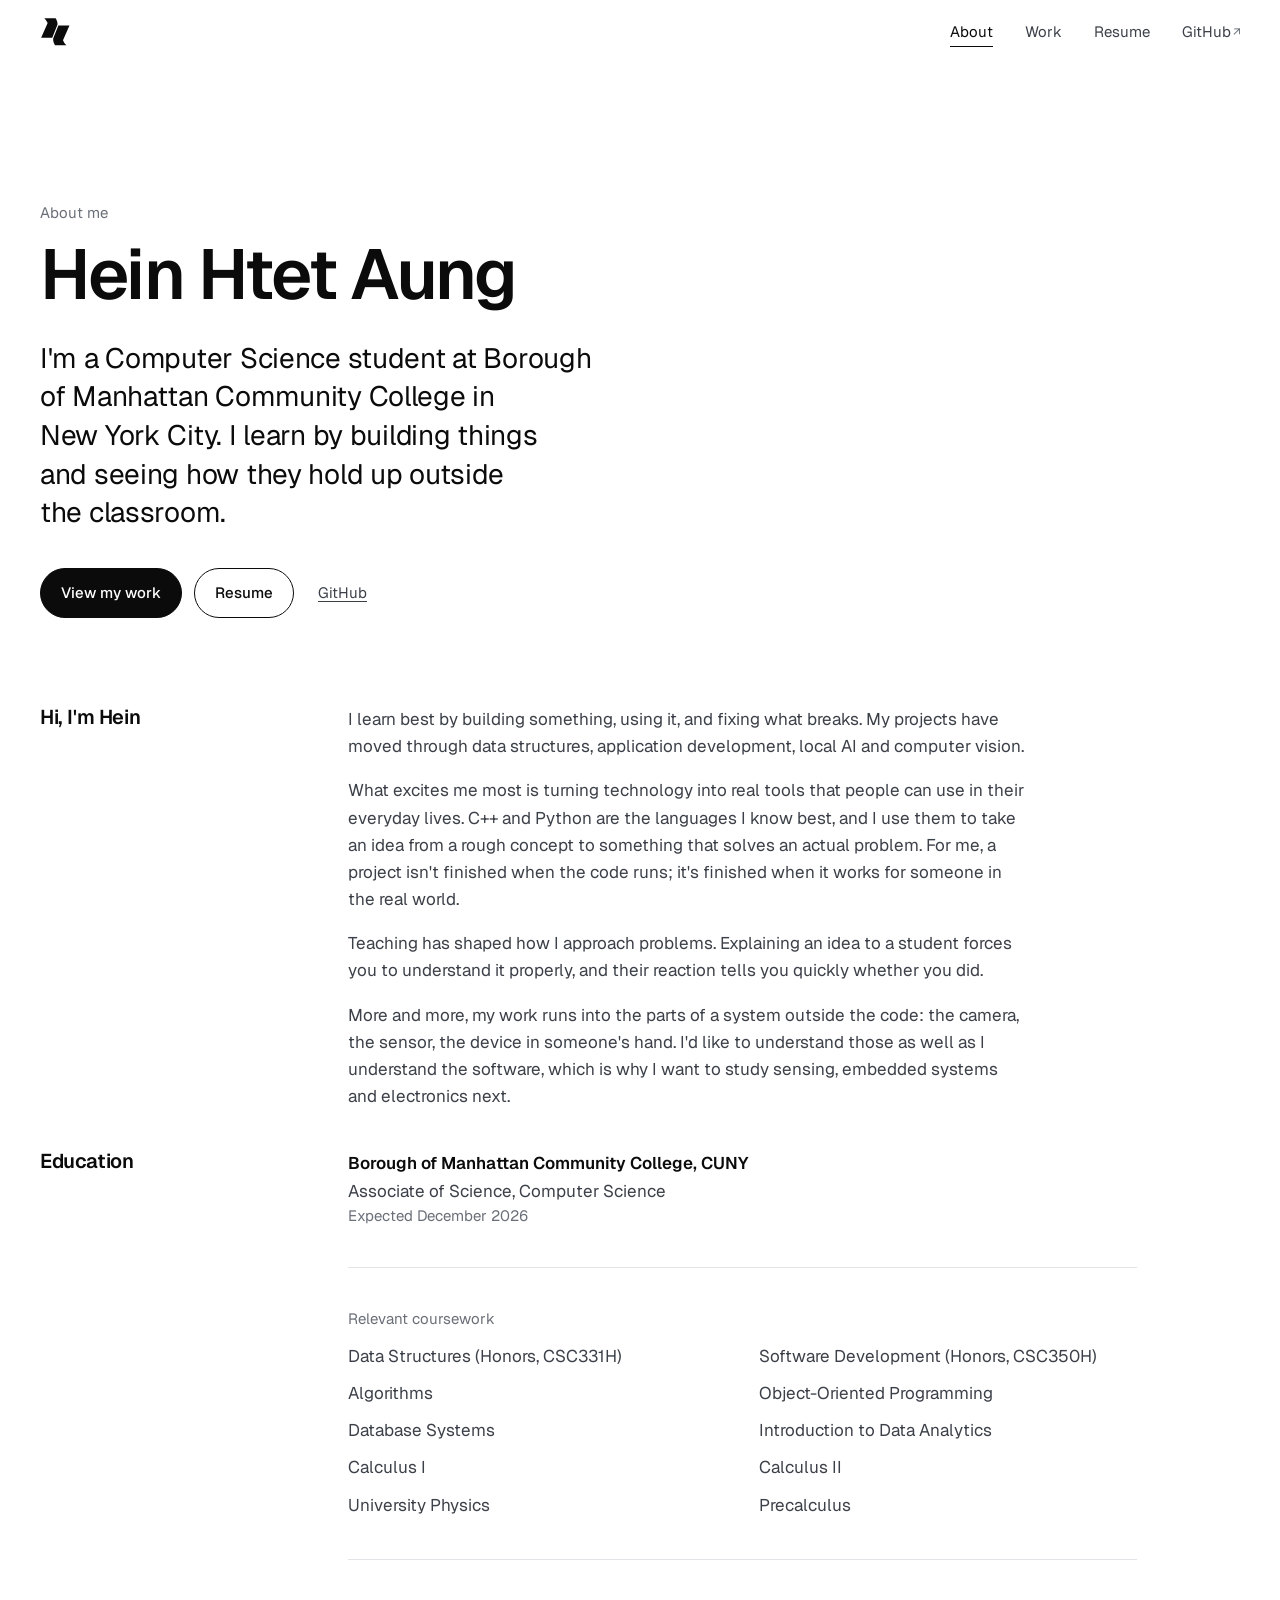
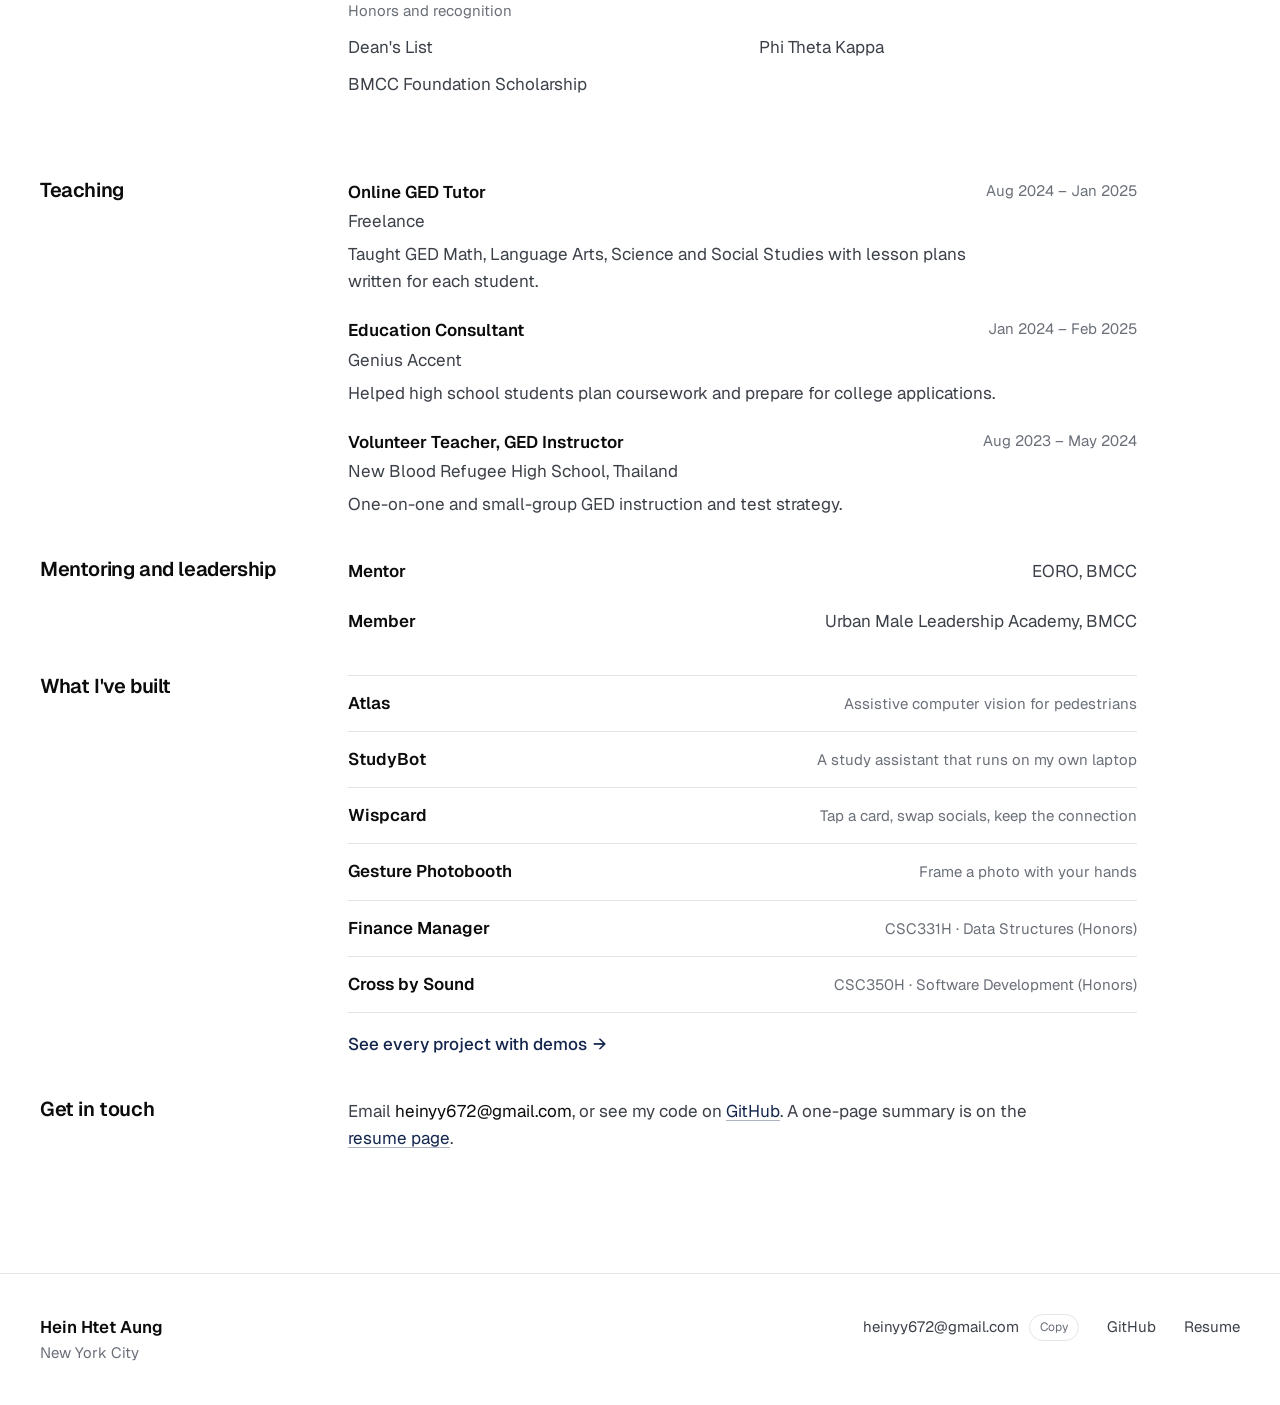
==== index.html @ 7e78f12d "Publish portfolio" ====
<!doctype html>
<html lang="en">
<head>
<meta charset="utf-8">
<meta name="viewport" content="width=device-width, initial-scale=1, viewport-fit=cover">
<title>Hein Htet Aung</title>
<meta name="description" content="Hein Htet Aung is a Computer Science student at Borough of Manhattan Community College in New York. Projects in computer vision, local AI, web applications and interactive software.">
<meta name="author" content="Hein Htet Aung">
<meta property="og:type" content="profile">
<meta property="og:title" content="Hein Htet Aung">
<meta property="og:description" content="Computer Science student at BMCC. Atlas, StudyBot, Wispcard, Gesture Photobooth and other projects.">
<meta name="twitter:card" content="summary">
<meta name="theme-color" content="#ffffff">
<link rel="icon" type="image/svg+xml" href="data:image/svg+xml,%3Csvg xmlns=%27http://www.w3.org/2000/svg%27 viewBox=%27-2 -2 104 102%27%3E%3Cg fill=%27%2314264d%27%3E%3Cpath d=%27M13 2 L52 2 Q57 8 58.5 18 L58.5 25 L40.5 70 L2 70 L24.5 19 Q21 9 13 2 Z%27/%3E%3Cpath d=%27M13 2 L52 2 Q57 8 58.5 18 L58.5 25 L40.5 70 L2 70 L24.5 19 Q21 9 13 2 Z%27 transform=%27rotate(180 51.1 48.9)%27/%3E%3C/g%3E%3C/svg%3E">
<link rel="preconnect" href="https://fonts.googleapis.com">
<link rel="preconnect" href="https://fonts.gstatic.com" crossorigin>
<link rel="stylesheet" href="https://fonts.googleapis.com/css2?family=Geist:wght@400;500;600;700&family=Geist+Mono:wght@400;500&display=swap">
  <script type="module" crossorigin src="./assets/index-uuvCudS8.js"></script>
  <link rel="stylesheet" crossorigin href="./assets/index-Be69k496.css">
</head>
<body>
<div id="root"></div>
</body>
</html>
---- assets/index-Be69k496.css ----
:root{--white: #ffffff;--paper: #f4f5f7;--ink: #0b0b0c;--ink-2: #3c4048;--ink-3: #6a6f78;--rule: #e2e4e8;--navy: #14264d;--navy-2: #233f7a;--navy-tint: #e8ecf4;--on-dark: #f2f3f5;--on-dark-2: #a4a9b2;--rule-dark: #2a2c31;--f-sans: "Geist", ui-sans-serif, -apple-system, "Segoe UI", Roboto, sans-serif;--f-mono: "Geist Mono", ui-monospace, "SF Mono", Menlo, monospace;--t-xs: .8125rem;--t-sm: .9375rem;--t-md: 1.0625rem;--t-lg: 1.25rem;--t-xl: clamp(1.4rem, 1.1rem + 1vw, 1.75rem);--t-2xl: clamp(1.9rem, 1.4rem + 2vw, 2.6rem);--t-3xl: clamp(2.5rem, 1.6rem + 4vw, 4.4rem);--measure: 1200px;--gutter: max(20px, env(safe-area-inset-left, 0px));--gutter-r: max(20px, env(safe-area-inset-right, 0px));--ease: cubic-bezier(.22, 1, .36, 1);color-scheme:light}*,*:before,*:after{box-sizing:border-box}html{-webkit-text-size-adjust:100%;scroll-padding-top:72px}body{margin:0;background:var(--white);color:var(--ink);font:400 var(--t-md)/1.6 var(--f-sans);-webkit-font-smoothing:antialiased;text-rendering:optimizeLegibility}img,video,canvas{display:block;max-width:100%}figure{margin:0}h1,h2,h3,h4{margin:0;font-weight:600;letter-spacing:-.02em;line-height:1.12;text-wrap:balance}p{margin:0;text-wrap:pretty}ul,ol{margin:0;padding:0}a{color:inherit;text-decoration-thickness:1px;text-underline-offset:.2em}button{font:inherit;color:inherit}:focus-visible{outline:2px solid var(--navy-2);outline-offset:3px;border-radius:2px}::selection{background:var(--navy);color:var(--white)}.wrap{width:100%;max-width:calc(var(--measure) + 40px);margin:0 auto;padding-left:var(--gutter);padding-right:var(--gutter-r)}.grid{display:grid;grid-template-columns:repeat(12,minmax(0,1fr));column-gap:clamp(16px,2.5vw,32px)}.skip{position:absolute;left:12px;top:-48px;z-index:100;background:var(--ink);color:var(--white);padding:10px 14px;border-radius:4px;text-decoration:none}.skip:focus{top:12px}:root{--lh-body: 1.6}.lead{font-size:var(--t-lg);line-height:1.45;color:var(--ink-2)}.label{font-size:var(--t-sm);line-height:1.5;color:var(--ink-3)}.meta{font-size:var(--t-xs);line-height:1.5;color:var(--ink-3)}.prose{max-width:62ch;color:var(--ink-2);font-size:var(--t-md);line-height:var(--lh-body)}.prose p+p{margin-top:1em}.prose strong{color:var(--ink);font-weight:600}.bullets{list-style:none;display:grid;gap:10px}.bullets li{padding-left:18px;position:relative;color:var(--ink-2);font-size:var(--t-md);line-height:var(--lh-body)}.bullets li:before{content:"";position:absolute;left:0;top:.72em;width:8px;height:1px;background:var(--ink-3)}.btn{display:inline-flex;align-items:center;gap:8px;padding:12px 20px;border-radius:999px;text-decoration:none;font-weight:500;font-size:var(--t-sm);border:1px solid var(--ink);transition:background .2s var(--ease),color .2s var(--ease),border-color .2s var(--ease);cursor:pointer;background:none}.btn-solid{background:var(--ink);color:var(--white)}.btn-solid:hover{background:var(--navy);border-color:var(--navy)}.btn-line:hover{border-color:var(--navy);color:var(--navy)}.link{color:var(--navy);text-decoration:underline;text-decoration-color:color-mix(in srgb,var(--navy) 35%,transparent)}.link:hover{text-decoration-color:var(--navy)}.arrow-link{display:inline-flex;gap:6px;align-items:baseline;font-weight:500;text-decoration:none;color:var(--navy)}.arrow-link span{transition:transform .2s var(--ease)}.arrow-link:hover span{transform:translate(3px)}.shot{border-radius:10px;overflow:hidden;background:var(--paper);box-shadow:0 1px 2px #0b0b0c0f,0 12px 40px -16px #0b0b0c38}.shot img{width:100%;height:auto}figcaption{font-size:var(--t-xs);color:var(--ink-3);margin-top:10px;line-height:1.5}.note-tag{display:inline-block;font-size:.75rem;font-weight:500;color:var(--navy);background:var(--navy-tint);padding:3px 9px;border-radius:999px}@media (prefers-reduced-motion: no-preference){.reveal{animation:lift .7s var(--ease) both;animation-timeline:view();animation-range:entry 0% entry 35%}@keyframes lift{0%{opacity:.4;transform:translateY(14px)}to{opacity:1;transform:none}}}.site-header{position:sticky;top:0;z-index:50;background:color-mix(in srgb,var(--white) 92%,transparent);backdrop-filter:saturate(1.4) blur(10px);-webkit-backdrop-filter:saturate(1.4) blur(10px);border-bottom:1px solid transparent;padding-top:env(safe-area-inset-top,0px)}.site-header__in{display:flex;align-items:center;justify-content:space-between;gap:16px;height:64px}.site-header__name{display:inline-flex;align-items:center;color:var(--ink);text-decoration:none;padding:4px 0;transition:color .2s}.site-header__name:hover{color:var(--navy)}.site-nav{list-style:none;display:flex;gap:clamp(14px,3vw,32px);font-size:var(--t-sm)}.site-nav a{text-decoration:none;color:var(--ink-2);position:relative;padding-block:6px}.site-nav a:hover{color:var(--navy)}.site-nav a[aria-current=page]{color:var(--ink)}.site-nav a[aria-current=page]:after{content:"";position:absolute;left:0;right:0;bottom:0;height:1px;background:var(--ink)}.ext{font-size:.8em;margin-left:2px;color:var(--ink-3)}@media (max-width: 480px){.site-header__in{height:56px}.site-header__name svg{width:26px;height:26px}.site-nav{gap:14px;font-size:.875rem}.site-nav .ext{display:none}}.site-footer{border-top:1px solid var(--rule);padding-block:40px calc(40px + env(safe-area-inset-bottom,0px));margin-top:clamp(64px,10vw,120px)}.site-footer__in{display:flex;justify-content:space-between;gap:24px 48px;flex-wrap:wrap;align-items:flex-start}.site-footer__name{font-weight:600}.site-footer__city{color:var(--ink-3);font-size:var(--t-sm)}.site-footer__links{list-style:none;display:flex;flex-wrap:wrap;gap:12px 28px;font-size:var(--t-sm);align-items:center}.site-footer__links a{text-decoration:none;color:var(--ink-2)}.site-footer__links a:hover{color:var(--navy)}.site-footer__links li:first-child{display:flex;gap:10px;align-items:center}.site-footer__email{user-select:all;color:var(--ink-2)}.site-footer__copy{border:1px solid var(--rule);background:none;border-radius:999px;padding:3px 10px;font-size:.75rem;cursor:pointer;color:var(--ink-3)}.site-footer__copy:hover{border-color:var(--navy);color:var(--navy)}.hero{padding-block:clamp(56px,11vw,136px) clamp(48px,7vw,88px)}.hero__kicker{color:var(--ink-3);font-size:var(--t-sm)}.hero__name{font-size:var(--t-3xl);font-weight:600;letter-spacing:-.035em;line-height:1.02;margin-top:14px}.hero__lead{font-size:var(--t-xl);line-height:1.38;letter-spacing:-.01em;max-width:30ch;margin-top:28px;color:var(--ink)}.hero__sub{color:var(--ink-2);max-width:52ch;margin-top:18px;font-size:var(--t-md)}.hero__actions{display:flex;flex-wrap:wrap;align-items:center;gap:12px;margin-top:36px}.hero__links{display:flex;gap:20px;margin-left:12px;font-size:var(--t-sm)}.hero__links a{color:var(--ink-2)}.hero__links a:hover{color:var(--navy)}.section-label{font-size:var(--t-sm);font-weight:500;color:var(--ink-3);letter-spacing:0;padding-bottom:18px;border-bottom:1px solid var(--rule)}.band{padding-block:clamp(56px,8vw,104px)}.band+.band{border-top:1px solid var(--rule)}.band--paper{background:var(--paper);border-top:0!important}.band--paper+.band{border-top:0}.band--dark{background:var(--ink);color:var(--on-dark);border-top:0!important}.band--dark+.band{border-top:0}.feat{row-gap:32px;align-items:center}.feat__text,.feat__media{min-width:0}.feat--atlas .feat__text{grid-column:1 / span 4}.feat--atlas .feat__media{grid-column:6 / span 7}.feat--sb .feat__media{grid-column:1 / span 7}.feat--sb .feat__text{grid-column:9 / span 4}.feat--wc .feat__text{grid-column:1 / span 4;align-self:start}.feat--wc .feat__media{grid-column:6 / span 7}.feat--pb{display:grid;gap:36px}.feat__text--wide .ph{display:grid;grid-template-columns:minmax(0,1fr) minmax(0,1.3fr);column-gap:clamp(24px,5vw,72px);align-items:end}.feat__text--wide .ph__n,.feat__text--wide .ph__t,.feat__text--wide .ph__tag{grid-column:1}.feat__text--wide .ph__sum,.feat__text--wide .ph__stack,.feat__text--wide .arrow-link{grid-column:2}.feat__text--wide .ph__sum{grid-row:1 / span 2;align-self:end}.feat--fm .feat__text{grid-column:1 / span 4}.feat--fm .feat__media{grid-column:6 / span 7;margin:0}@media (min-width: 1100px){.fm-shot{margin-right:calc((100vw - var(--measure)) / -2 + 20px)!important}}.ph__n{font-size:var(--t-sm);color:var(--ink-3);font-variant-numeric:tabular-nums}.ph__t{font-size:var(--t-xl);margin-top:8px}.ph__tag{font-size:var(--t-lg);color:var(--ink-2);margin-top:6px;line-height:1.45}.ph__sum{color:var(--ink-2);font-size:var(--t-md);line-height:var(--lh-body);margin-top:18px;max-width:46ch}.ph__stack{font-size:var(--t-sm);color:var(--ink-3);margin-top:14px}.ph .arrow-link{margin-top:20px}.band--dark .ph__tag,.band--dark .ph__sum{color:var(--on-dark-2)}.band--dark .ph__n,.band--dark .ph__stack{color:#8e949d}.band--dark .arrow-link{color:var(--white)}.today{margin:28px 0 0;display:grid;gap:0;border-top:1px solid var(--rule-dark)}.today div{display:grid;grid-template-columns:76px minmax(0,1fr);gap:12px;padding-block:12px;border-bottom:1px solid var(--rule-dark);font-size:var(--t-md)}.today dt{color:#7c828c;font-size:var(--t-sm);padding-top:2px}.today dd{margin:0;color:var(--on-dark)}.crops{margin:0;min-width:0}.crops__row{list-style:none;display:flex;gap:12px;overflow-x:auto;padding-bottom:6px;scrollbar-width:thin}.crops__row li{height:var(--h);flex:none;position:relative}.crops__row img{height:100%;width:100%;object-fit:cover;border-radius:6px}.crops__row span{position:absolute;left:8px;bottom:8px;font:400 .68rem/1 var(--f-mono);color:#fff;background:#0b0b0c8c;padding:3px 6px;border-radius:3px}.home-more{padding-block:40px 0}.home-about{padding-top:clamp(72px,10vw,120px);row-gap:16px}.home-about__h{grid-column:1 / span 3;font-size:var(--t-lg);font-weight:600}.home-about__body{grid-column:4 / span 7}.home-about__body .arrow-link{margin-top:20px}.home-edu{padding-top:56px;row-gap:12px}.home-edu__body{grid-column:4 / span 7;padding-top:18px;border-top:1px solid var(--rule)}.home-edu__school{font-weight:600;font-size:var(--t-md)}.home-edu__deg{color:var(--ink-2);font-size:var(--t-md)}.home-edu__honors{color:var(--ink-3);font-size:var(--t-sm);margin-top:6px}.page-head{padding-block:clamp(48px,8vw,96px) clamp(28px,4vw,48px)}.page-head h1{font-size:var(--t-3xl);letter-spacing:-.035em}.page-head p{margin-top:18px;max-width:56ch;color:var(--ink-2);font-size:var(--t-lg);line-height:1.45}.work-list{list-style:none;border-top:1px solid var(--ink)}.work-row{border-bottom:1px solid var(--rule)}.work-row a{display:grid;grid-template-columns:48px minmax(0,1.1fr) minmax(0,1.4fr) 200px;gap:24px;padding-block:28px;text-decoration:none;align-items:start}.work-row__n{font-size:var(--t-sm);color:var(--ink-3);padding-top:6px}.work-row__t{font-size:var(--t-xl);font-weight:600;letter-spacing:-.02em;transition:color .2s}.work-row__tag{color:var(--ink-3);font-size:var(--t-sm);margin-top:4px}.work-row__sum{color:var(--ink-2);font-size:var(--t-md);line-height:var(--lh-body)}.work-row__img{aspect-ratio:16 / 10;border-radius:6px;overflow:hidden;background:var(--paper)}.work-row__img img{width:100%;height:100%;object-fit:cover;transition:transform .5s var(--ease)}.work-row a:hover .work-row__t{color:var(--navy)}.work-row__cta{color:var(--navy);font-weight:500;font-size:var(--t-sm);padding-top:6px;text-decoration:underline;text-decoration-color:color-mix(in srgb,var(--navy) 30%,transparent);text-underline-offset:4px}.work-row__cta span{display:inline-block;transition:transform .2s var(--ease)}.work-row a:hover .work-row__cta{text-decoration-color:var(--navy)}.work-row a:hover .work-row__cta span{transform:translate(3px)}.work-row__ph{width:100%;height:100%;display:grid;place-items:center;font-size:var(--t-xs);color:var(--ink-3)}.work-row__ph--dark{background:var(--ink);color:var(--on-dark-2)}.work-row__ph--navy{background:var(--navy);color:#fff;font-weight:500}.archive{padding-top:clamp(64px,9vw,112px)}.archive h2{font-size:var(--t-2xl)}.archive>p{color:var(--ink-2);font-size:var(--t-md);margin-top:8px}.archive-table{width:100%;border-collapse:collapse;margin-top:20px;font-size:var(--t-sm)}.archive-table th{text-align:left;font-weight:500;color:var(--ink-3);padding:10px 16px 10px 0;border-bottom:1px solid var(--ink)}.archive-table td{padding:14px 16px 14px 0;border-bottom:1px solid var(--rule);vertical-align:top;color:var(--ink-2)}.archive-table td:first-child{color:var(--ink);font-weight:500}.about-grid{row-gap:40px}.about-side{grid-column:1 / span 3;font-size:var(--t-lg);font-weight:600}.about-main{grid-column:4 / span 8;min-width:0}.about-sec{padding-block:40px;border-top:1px solid var(--rule)}.cw-list{list-style:none;display:grid;grid-template-columns:repeat(2,minmax(0,1fr));gap:10px 32px;color:var(--ink-2);font-size:var(--t-md)}.roles{list-style:none;display:grid;gap:22px}.roles li{display:grid;grid-template-columns:minmax(0,1fr) auto;gap:2px 24px}.roles__t{font-weight:600;font-size:var(--t-md)}.roles__org{color:var(--ink-2);font-size:var(--t-md)}.roles__when{color:var(--ink-3);font-size:var(--t-sm);font-variant-numeric:tabular-nums;grid-column:2;grid-row:1;text-align:right}.roles__note{grid-column:1 / -1;color:var(--ink-2);font-size:var(--t-md);line-height:var(--lh-body);max-width:60ch;margin-top:4px}.cv{max-width:860px}.cv-sec{display:grid;grid-template-columns:180px minmax(0,1fr);gap:8px 32px;padding-block:28px;border-top:1px solid var(--rule)}.cv-sec:first-child{border-top:1px solid var(--ink)}.cv-sec>h2{font-size:var(--t-md);font-weight:600;padding-top:1px}.cv-sec ul{list-style:none;display:grid;gap:16px}.cv-item{display:grid;grid-template-columns:minmax(0,1fr) auto;gap:2px 16px}.cv-item b{font-weight:600;color:var(--ink)}.cv-item a,.cv-item .cv-k{color:var(--ink)}.cv-item .cv-stack{color:var(--ink-3)}.cv-item .when{color:var(--ink-3);font-size:var(--t-sm);white-space:nowrap}.cv-item p{grid-column:1 / -1;color:var(--ink-2);font-size:var(--t-md);line-height:var(--lh-body)}@media (max-width: 900px){.feat--atlas .feat__text,.feat--atlas .feat__media,.feat--sb .feat__media,.feat--sb .feat__text,.feat--wc .feat__text,.feat--wc .feat__media,.feat--fm .feat__text,.feat--fm .feat__media{grid-column:1 / -1}.feat--sb .feat__text{order:-1}.feat__text--wide .ph{grid-template-columns:minmax(0,1fr)}.feat__text--wide .ph>*{grid-column:1!important;grid-row:auto!important}.home-about__h,.home-about__body,.home-edu__body,.about-side,.about-main{grid-column:1 / -1}.work-row a{grid-template-columns:32px minmax(0,1fr)}.work-row__sum,.work-row__cta{grid-column:2}}@media (max-width: 600px){.hero__links{margin-left:0;width:100%}.cv-sec,.cw-list,.roles li{grid-template-columns:minmax(0,1fr)}.roles__when{grid-column:1;grid-row:auto;text-align:left}.archive-table th:nth-child(2),.archive-table td:nth-child(2){display:none}}.cls-head{display:flex;flex-wrap:wrap;justify-content:space-between;align-items:baseline;gap:8px 24px;padding-bottom:20px;border-bottom:1px solid var(--ink)}.cls-head__h{font-size:var(--t-2xl)}.cls-head__p{color:var(--ink-2);font-size:var(--t-md)}.cls-grid{display:grid;grid-template-columns:repeat(2,minmax(0,1fr));gap:clamp(28px,4vw,56px);margin-top:32px}.cls{display:flex;flex-direction:column;gap:6px;text-decoration:none;min-width:0}.cls__img{display:block;aspect-ratio:16 / 10;margin-bottom:14px}.cls__img img{width:100%;height:100%;object-fit:cover;object-position:top left;transition:transform .5s var(--ease)}.cls:hover .cls__img img{transform:scale(1.02)}.cls__course{font-size:var(--t-sm);color:var(--navy);font-weight:500}.cls__t{font-size:var(--t-xl);font-weight:600;letter-spacing:-.02em;line-height:1.12}.cls__tag{color:var(--ink-2);font-size:var(--t-lg);line-height:1.45}.cls__sum{color:var(--ink-2);font-size:var(--t-md);line-height:var(--lh-body);margin-top:12px;max-width:52ch}.cls .arrow-link{margin-top:12px}@media (max-width: 760px){.cls-grid{grid-template-columns:minmax(0,1fr)}}.about-sec__label{margin-bottom:12px}.about-sec__school{font-weight:600;font-size:var(--t-md)}.about-sec__degree{color:var(--ink-2);font-size:var(--t-md)}.about-sec--first{border-top:0;padding-top:0}.select-all{user-select:all}.ink{color:var(--ink)}.home-sec-head{padding-bottom:clamp(40px,6vw,64px)}.work-row--code a{grid-template-columns:88px minmax(0,1.1fr) minmax(0,1.4fr) 200px}@media (max-width: 900px){.work-row--code a{grid-template-columns:76px minmax(0,1fr)}}.about-work{list-style:none;border-top:1px solid var(--rule)}.about-work li{border-bottom:1px solid var(--rule)}.about-work a{display:flex;flex-wrap:wrap;justify-content:space-between;align-items:baseline;gap:4px 24px;padding-block:14px;text-decoration:none}.about-work__t{font-size:var(--t-md);font-weight:600;transition:color .2s}.about-work__tag{font-size:var(--t-sm);color:var(--ink-3)}.about-work a:hover .about-work__t{color:var(--navy)}.about-work__all{margin-top:18px}
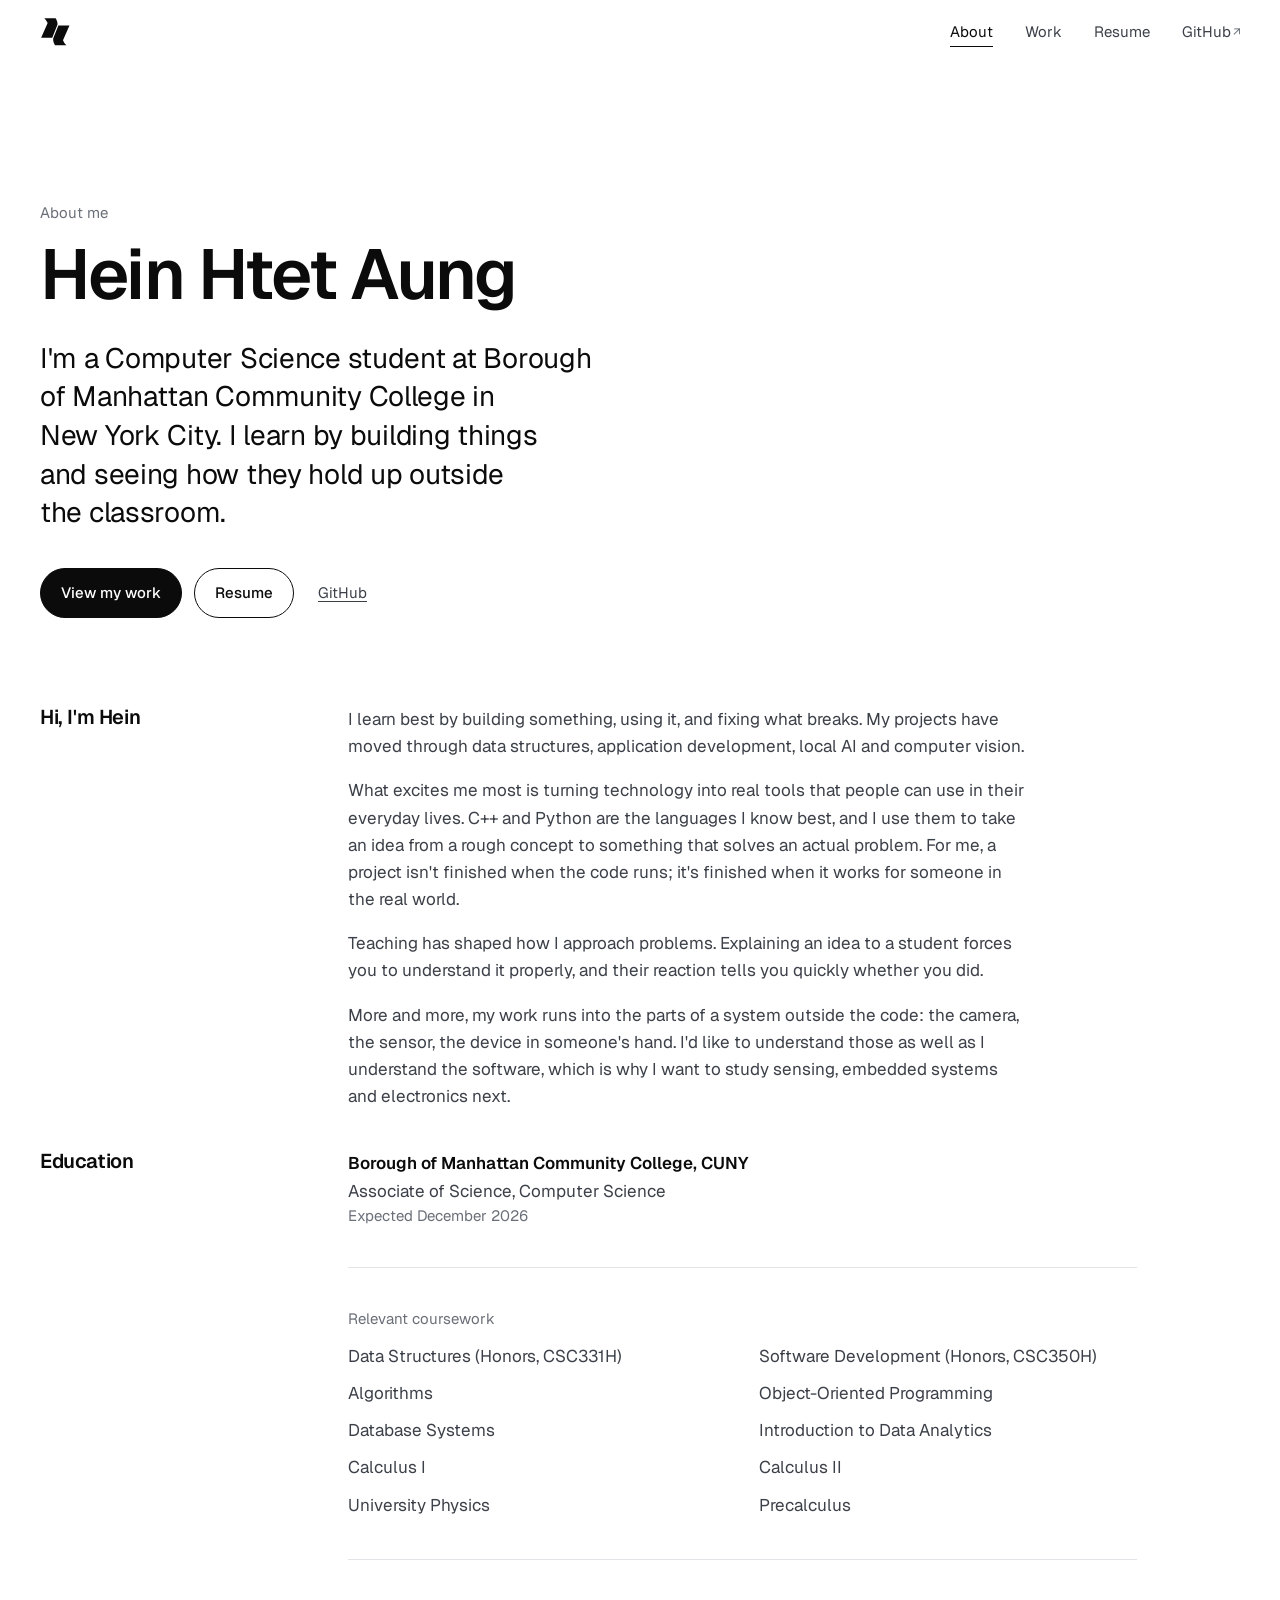
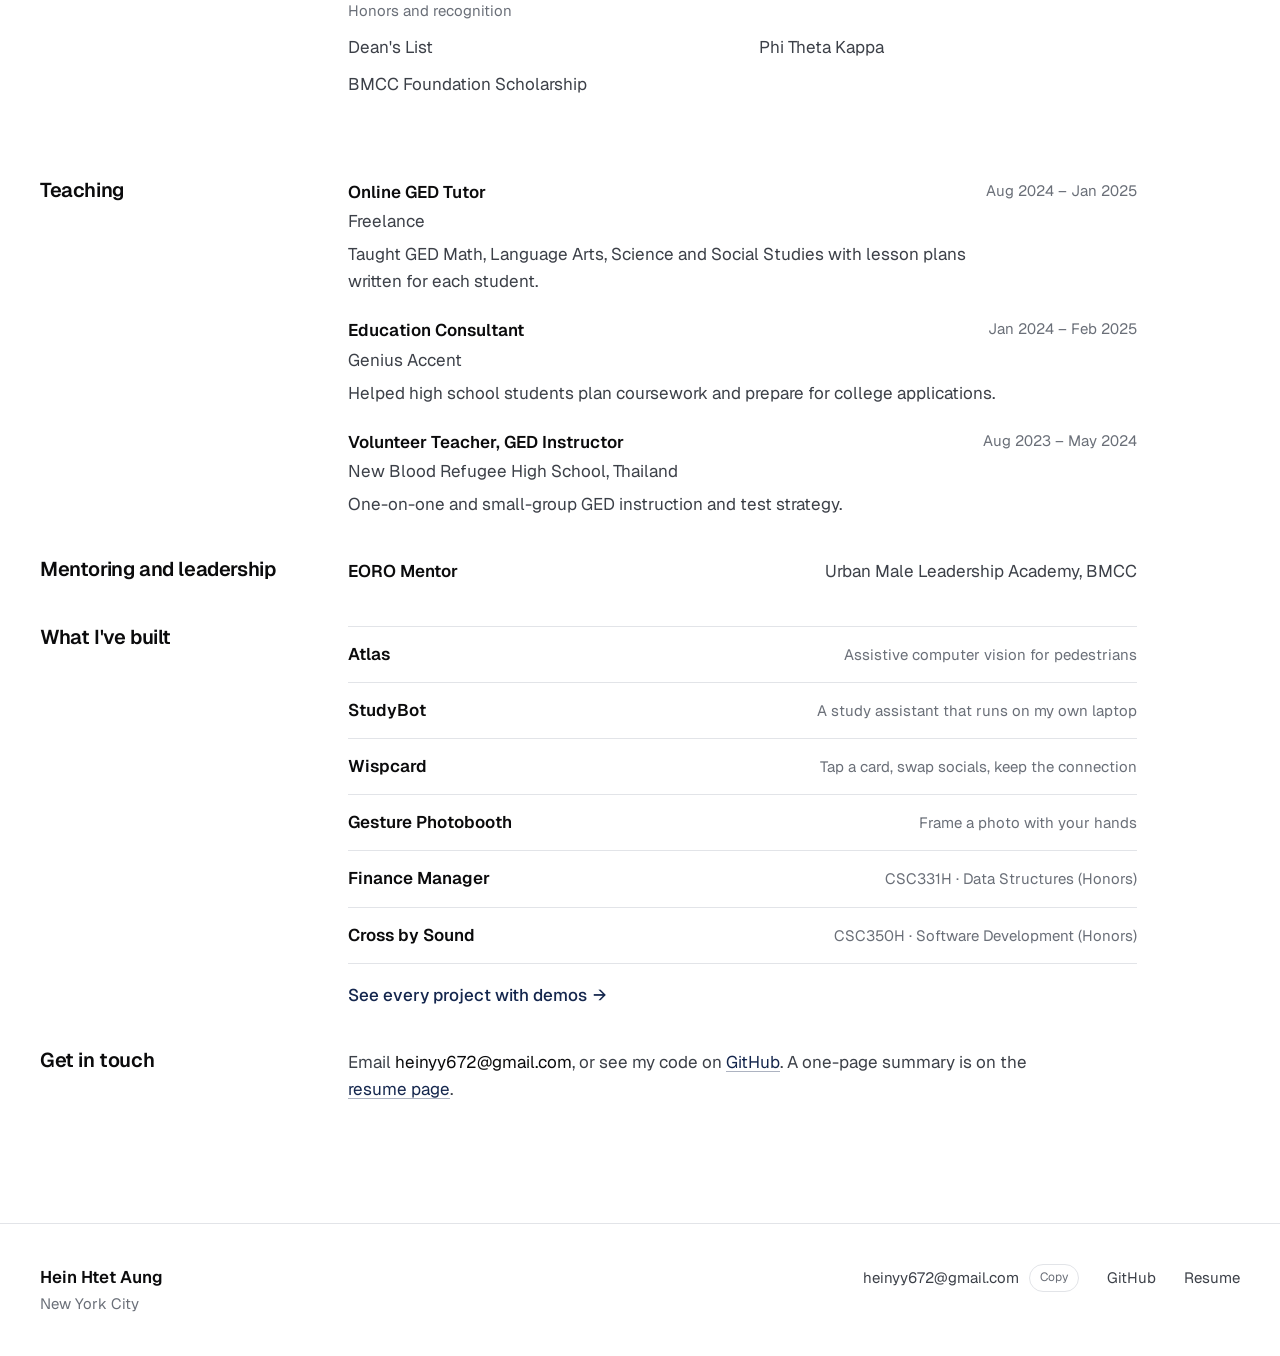
==== commit ca44f32d: "Update Atlas focus wording and leadership entry" ====
--- a/index.html
+++ b/index.html
@@ -15,7 +15,7 @@
 <link rel="preconnect" href="https://fonts.googleapis.com">
 <link rel="preconnect" href="https://fonts.gstatic.com" crossorigin>
 <link rel="stylesheet" href="https://fonts.googleapis.com/css2?family=Geist:wght@400;500;600;700&family=Geist+Mono:wght@400;500&display=swap">
-  <script type="module" crossorigin src="./assets/index-uuvCudS8.js"></script>
+  <script type="module" crossorigin src="./assets/index-Of9u82Hw.js"></script>
   <link rel="stylesheet" crossorigin href="./assets/index-Be69k496.css">
 </head>
 <body>
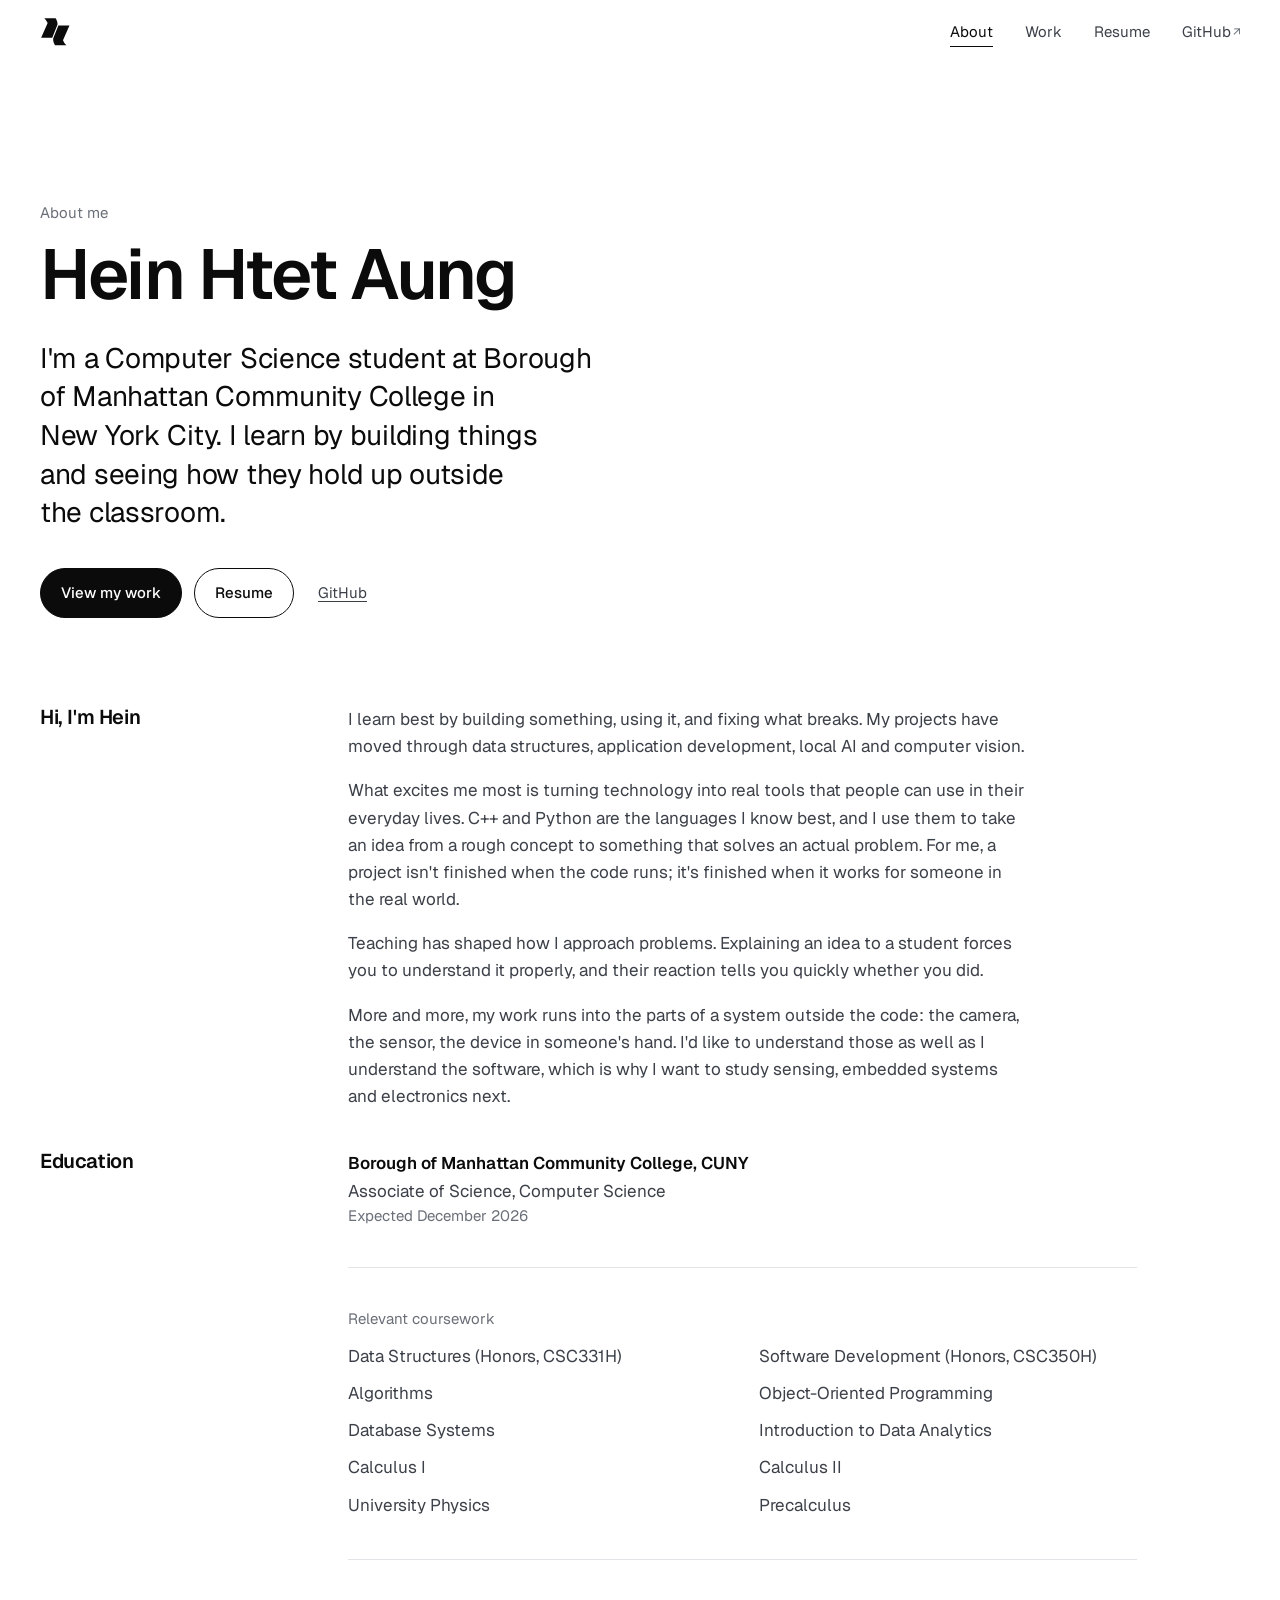
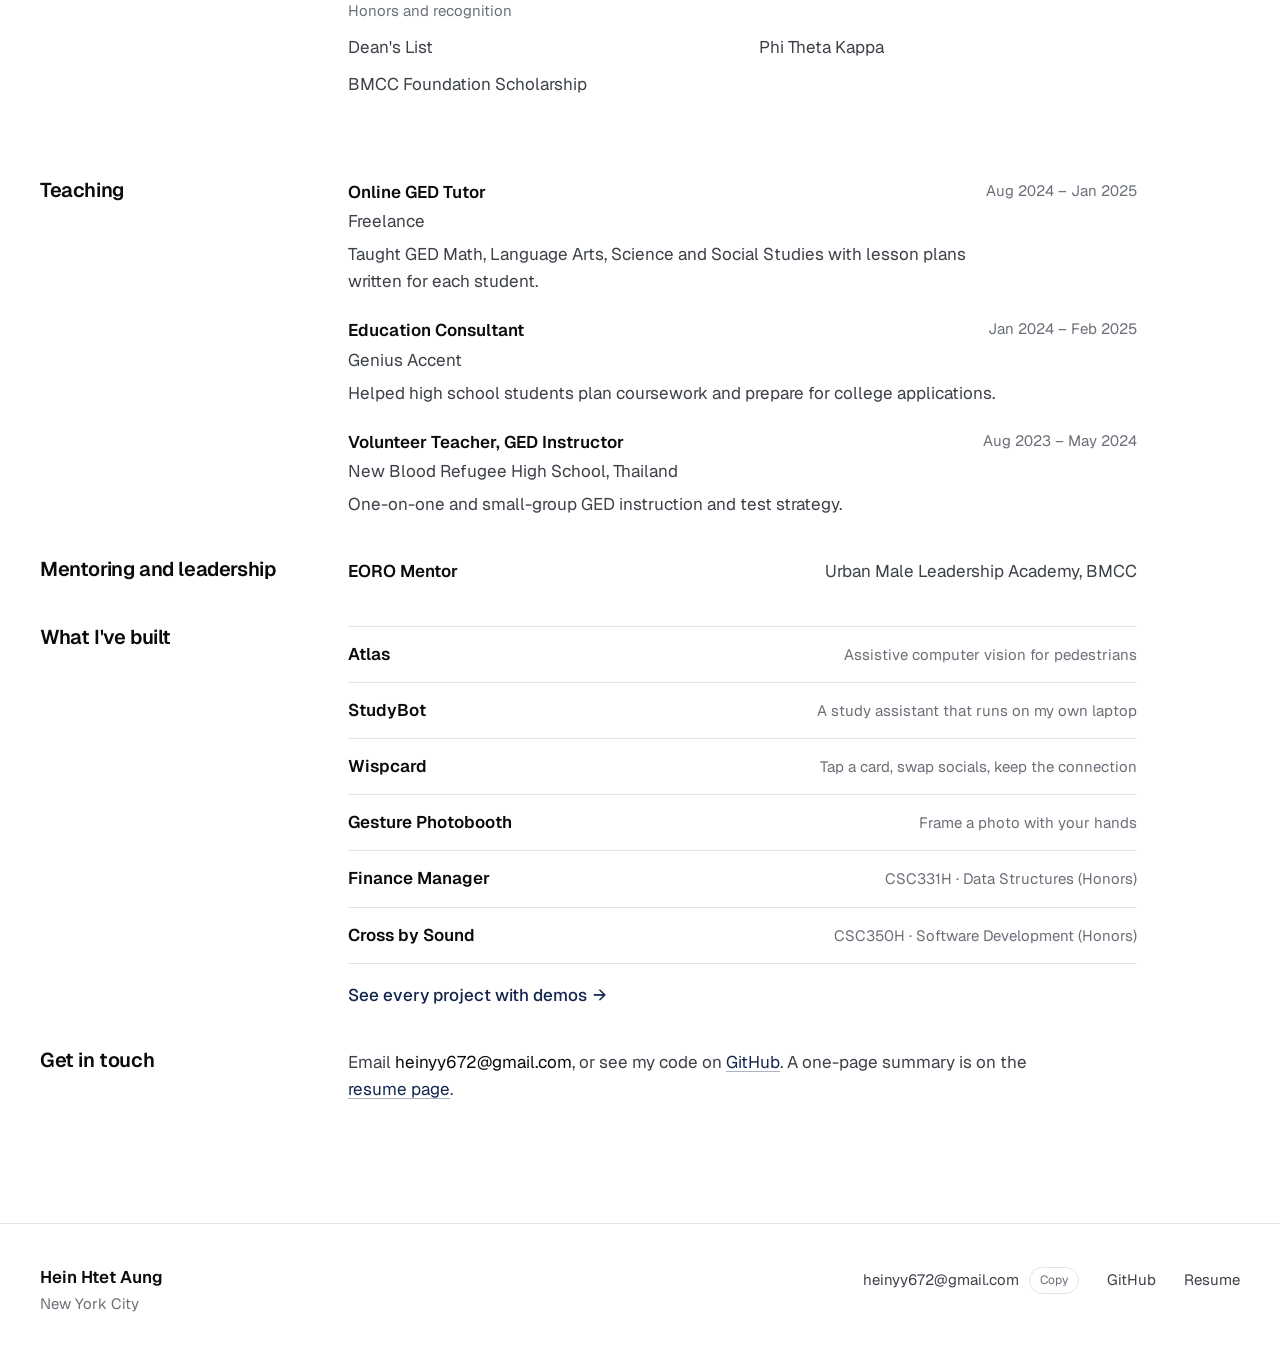
==== commit c67c9644: "Fix small layout and accessibility issues" ====
--- a/index.html
+++ b/index.html
@@ -7,6 +7,8 @@
 <meta name="description" content="Hein Htet Aung is a Computer Science student at Borough of Manhattan Community College in New York. Projects in computer vision, local AI, web applications and interactive software.">
 <meta name="author" content="Hein Htet Aung">
 <meta property="og:type" content="profile">
+<link rel="canonical" href="https://hei-n.github.io/">
+<meta property="og:url" content="https://hei-n.github.io/">
 <meta property="og:title" content="Hein Htet Aung">
 <meta property="og:description" content="Computer Science student at BMCC. Atlas, StudyBot, Wispcard, Gesture Photobooth and other projects.">
 <meta name="twitter:card" content="summary">
@@ -15,8 +17,8 @@
 <link rel="preconnect" href="https://fonts.googleapis.com">
 <link rel="preconnect" href="https://fonts.gstatic.com" crossorigin>
 <link rel="stylesheet" href="https://fonts.googleapis.com/css2?family=Geist:wght@400;500;600;700&family=Geist+Mono:wght@400;500&display=swap">
-  <script type="module" crossorigin src="./assets/index-Of9u82Hw.js"></script>
-  <link rel="stylesheet" crossorigin href="./assets/index-Be69k496.css">
+  <script type="module" crossorigin src="./assets/index-EyWFuBbT.js"></script>
+  <link rel="stylesheet" crossorigin href="./assets/index-BXBgKIV3.css">
 </head>
 <body>
 <div id="root"></div>
--- a/assets/index-BXBgKIV3.css
+++ b/assets/index-BXBgKIV3.css
@@ -0,0 +1 @@
+:root{--white: #ffffff;--paper: #f4f5f7;--ink: #0b0b0c;--ink-2: #3c4048;--ink-3: #6a6f78;--rule: #e2e4e8;--navy: #14264d;--navy-2: #233f7a;--navy-tint: #e8ecf4;--on-dark: #f2f3f5;--on-dark-2: #a4a9b2;--rule-dark: #2a2c31;--f-sans: "Geist", ui-sans-serif, -apple-system, "Segoe UI", Roboto, sans-serif;--f-mono: "Geist Mono", ui-monospace, "SF Mono", Menlo, monospace;--t-xs: .8125rem;--t-sm: .9375rem;--t-md: 1.0625rem;--t-lg: 1.25rem;--t-xl: clamp(1.4rem, 1.1rem + 1vw, 1.75rem);--t-2xl: clamp(1.9rem, 1.4rem + 2vw, 2.6rem);--t-3xl: clamp(2.5rem, 1.6rem + 4vw, 4.4rem);--measure: 1200px;--gutter: max(20px, env(safe-area-inset-left, 0px));--gutter-r: max(20px, env(safe-area-inset-right, 0px));--ease: cubic-bezier(.22, 1, .36, 1);color-scheme:light}*,*:before,*:after{box-sizing:border-box}html{-webkit-text-size-adjust:100%;scroll-padding-top:72px}body{margin:0;background:var(--white);color:var(--ink);font:400 var(--t-md)/1.6 var(--f-sans);-webkit-font-smoothing:antialiased;text-rendering:optimizeLegibility}img,video,canvas{display:block;max-width:100%}figure{margin:0}h1,h2,h3,h4{margin:0;font-weight:600;letter-spacing:-.02em;line-height:1.12;text-wrap:balance}p{margin:0;text-wrap:pretty}ul,ol{margin:0;padding:0}a{color:inherit;text-decoration-thickness:1px;text-underline-offset:.2em}button{font:inherit;color:inherit}:focus-visible{outline:2px solid var(--navy-2);outline-offset:3px;border-radius:2px}::selection{background:var(--navy);color:var(--white)}.wrap{width:100%;max-width:calc(var(--measure) + 40px);margin:0 auto;padding-left:var(--gutter);padding-right:var(--gutter-r)}.grid{display:grid;grid-template-columns:repeat(12,minmax(0,1fr));column-gap:clamp(16px,2.5vw,32px)}.skip{position:absolute;left:12px;top:-48px;z-index:100;background:var(--ink);color:var(--white);padding:10px 14px;border-radius:4px;text-decoration:none}.skip:focus{top:12px}:root{--lh-body: 1.6}.lead{font-size:var(--t-lg);line-height:1.45;color:var(--ink-2)}.label{font-size:var(--t-sm);line-height:1.5;color:var(--ink-3)}.meta{font-size:var(--t-xs);line-height:1.5;color:var(--ink-3)}.prose{max-width:62ch;color:var(--ink-2);font-size:var(--t-md);line-height:var(--lh-body)}.prose p+p{margin-top:1em}.prose strong{color:var(--ink);font-weight:600}.bullets{list-style:none;display:grid;gap:10px}.bullets li{padding-left:18px;position:relative;color:var(--ink-2);font-size:var(--t-md);line-height:var(--lh-body)}.bullets li:before{content:"";position:absolute;left:0;top:.72em;width:8px;height:1px;background:var(--ink-3)}.btn{display:inline-flex;align-items:center;gap:8px;padding:12px 20px;border-radius:999px;text-decoration:none;font-weight:500;font-size:var(--t-sm);border:1px solid var(--ink);transition:background .2s var(--ease),color .2s var(--ease),border-color .2s var(--ease);cursor:pointer;background:none}.btn-solid{background:var(--ink);color:var(--white)}.btn-solid:hover{background:var(--navy);border-color:var(--navy)}.btn-line:hover{border-color:var(--navy);color:var(--navy)}.link{color:var(--navy);text-decoration:underline;text-decoration-color:color-mix(in srgb,var(--navy) 35%,transparent)}.link:hover{text-decoration-color:var(--navy)}.arrow-link{display:inline-flex;gap:6px;align-items:baseline;font-weight:500;text-decoration:none;color:var(--navy)}.arrow-link span{transition:transform .2s var(--ease)}.arrow-link:hover span{transform:translate(3px)}.shot{border-radius:10px;overflow:hidden;background:var(--paper);box-shadow:0 1px 2px #0b0b0c0f,0 12px 40px -16px #0b0b0c38}.shot img{width:100%;height:auto}figcaption{font-size:var(--t-xs);color:var(--ink-3);margin-top:10px;line-height:1.5}.note-tag{display:inline-block;font-size:.75rem;font-weight:500;color:var(--navy);background:var(--navy-tint);padding:3px 9px;border-radius:999px}@media (prefers-reduced-motion: no-preference){.reveal{animation:lift .7s var(--ease) both;animation-timeline:view();animation-range:entry 0% entry 35%}@keyframes lift{0%{opacity:.4;transform:translateY(14px)}to{opacity:1;transform:none}}}.pp-back,.site-footer__links a,.hero__links a{display:inline-block;padding-block:4px}.site-header{position:sticky;top:0;z-index:50;background:color-mix(in srgb,var(--white) 92%,transparent);backdrop-filter:saturate(1.4) blur(10px);-webkit-backdrop-filter:saturate(1.4) blur(10px);border-bottom:1px solid transparent;padding-top:env(safe-area-inset-top,0px)}.site-header__in{display:flex;align-items:center;justify-content:space-between;gap:16px;height:64px}.site-header__name{display:inline-flex;align-items:center;color:var(--ink);text-decoration:none;padding:4px 0;transition:color .2s}.site-header__name:hover{color:var(--navy)}.site-nav{list-style:none;display:flex;gap:clamp(14px,3vw,32px);font-size:var(--t-sm)}.site-nav a{text-decoration:none;color:var(--ink-2);position:relative;padding-block:6px}.site-nav a:hover{color:var(--navy)}.site-nav a[aria-current=page]{color:var(--ink)}.site-nav a[aria-current=page]:after{content:"";position:absolute;left:0;right:0;bottom:0;height:1px;background:var(--ink)}.ext{font-size:.8em;margin-left:2px;color:var(--ink-3)}@media (max-width: 480px){.site-header__in{height:56px}.site-header__name svg{width:26px;height:26px}.site-nav{gap:14px;font-size:.875rem}.site-nav .ext{display:none}}.site-footer{border-top:1px solid var(--rule);padding-block:40px calc(40px + env(safe-area-inset-bottom,0px));margin-top:clamp(64px,10vw,120px)}.site-footer__in{display:flex;justify-content:space-between;gap:24px 48px;flex-wrap:wrap;align-items:flex-start}.site-footer__name{font-weight:600}.site-footer__city{color:var(--ink-3);font-size:var(--t-sm)}.site-footer__links{list-style:none;display:flex;flex-wrap:wrap;gap:12px 28px;font-size:var(--t-sm);align-items:center}.site-footer__links a{text-decoration:none;color:var(--ink-2)}.site-footer__links a:hover{color:var(--navy)}.site-footer__links li:first-child{display:flex;gap:10px;align-items:center}.site-footer__email{user-select:all;color:var(--ink-2)}.site-footer__copy{border:1px solid var(--rule);background:none;border-radius:999px;padding:3px 10px;font-size:.75rem;cursor:pointer;color:var(--ink-3)}.site-footer__copy:hover{border-color:var(--navy);color:var(--navy)}.hero{padding-block:clamp(56px,11vw,136px) clamp(48px,7vw,88px)}.hero__kicker{color:var(--ink-3);font-size:var(--t-sm)}.hero__name{font-size:var(--t-3xl);font-weight:600;letter-spacing:-.035em;line-height:1.02;margin-top:14px}.hero__lead{font-size:var(--t-xl);line-height:1.38;letter-spacing:-.01em;max-width:30ch;margin-top:28px;color:var(--ink)}.hero__sub{color:var(--ink-2);max-width:52ch;margin-top:18px;font-size:var(--t-md)}.hero__actions{display:flex;flex-wrap:wrap;align-items:center;gap:12px;margin-top:36px}.hero__links{display:flex;gap:20px;margin-left:12px;font-size:var(--t-sm)}.hero__links a{color:var(--ink-2)}.hero__links a:hover{color:var(--navy)}.section-label{font-size:var(--t-sm);font-weight:500;color:var(--ink-3);letter-spacing:0;padding-bottom:18px;border-bottom:1px solid var(--rule)}.band{padding-block:clamp(56px,8vw,104px)}.band+.band{border-top:1px solid var(--rule)}.band--paper{background:var(--paper);border-top:0!important}.band--paper+.band{border-top:0}.band--dark{background:var(--ink);color:var(--on-dark);border-top:0!important}.band--dark+.band{border-top:0}.feat{row-gap:32px;align-items:center}.feat__text,.feat__media{min-width:0}.feat--atlas .feat__text{grid-column:1 / span 4}.feat--atlas .feat__media{grid-column:6 / span 7}.feat--sb .feat__media{grid-column:1 / span 7}.feat--sb .feat__text{grid-column:9 / span 4}.feat--wc .feat__text{grid-column:1 / span 4;align-self:start}.feat--wc .feat__media{grid-column:6 / span 7}.feat--pb{display:grid;gap:36px}.feat__text--wide .ph{display:grid;grid-template-columns:minmax(0,1fr) minmax(0,1.3fr);column-gap:clamp(24px,5vw,72px);align-items:end}.feat__text--wide .ph__n,.feat__text--wide .ph__t,.feat__text--wide .ph__tag{grid-column:1}.feat__text--wide .ph__sum,.feat__text--wide .ph__stack,.feat__text--wide .arrow-link{grid-column:2}.feat__text--wide .ph__sum{grid-row:1 / span 2;align-self:end}.feat--fm .feat__text{grid-column:1 / span 4}.feat--fm .feat__media{grid-column:6 / span 7;margin:0}@media (min-width: 1100px){.fm-shot{margin-right:calc((100vw - var(--measure)) / -2 + 20px)!important}}.ph__n{font-size:var(--t-sm);color:var(--ink-3);font-variant-numeric:tabular-nums}.ph__t{font-size:var(--t-xl);margin-top:8px}.ph__tag{font-size:var(--t-lg);color:var(--ink-2);margin-top:6px;line-height:1.45}.ph__sum{color:var(--ink-2);font-size:var(--t-md);line-height:var(--lh-body);margin-top:18px;max-width:46ch}.ph__stack{font-size:var(--t-sm);color:var(--ink-3);margin-top:14px}.ph .arrow-link{margin-top:20px}.band--dark .ph__tag,.band--dark .ph__sum{color:var(--on-dark-2)}.band--dark .ph__n,.band--dark .ph__stack{color:#8e949d}.band--dark .arrow-link{color:var(--white)}.today{margin:28px 0 0;display:grid;gap:0;border-top:1px solid var(--rule-dark)}.today div{display:grid;grid-template-columns:76px minmax(0,1fr);gap:12px;padding-block:12px;border-bottom:1px solid var(--rule-dark);font-size:var(--t-md)}.today dt{color:#7c828c;font-size:var(--t-sm);padding-top:2px}.today dd{margin:0;color:var(--on-dark)}.crops{margin:0;min-width:0}.crops__row{list-style:none;display:flex;gap:12px;overflow-x:auto;padding-bottom:6px;scrollbar-width:thin}.crops__row li{height:var(--h);flex:none;position:relative}.crops__row img{height:100%;width:100%;object-fit:cover;border-radius:6px}.crops__row span{position:absolute;left:8px;bottom:8px;font:400 .68rem/1 var(--f-mono);color:#fff;background:#0b0b0c8c;padding:3px 6px;border-radius:3px}.home-more{padding-block:40px 0}.home-about{padding-top:clamp(72px,10vw,120px);row-gap:16px}.home-about__h{grid-column:1 / span 3;font-size:var(--t-lg);font-weight:600}.home-about__body{grid-column:4 / span 7}.home-about__body .arrow-link{margin-top:20px}.home-edu{padding-top:56px;row-gap:12px}.home-edu__body{grid-column:4 / span 7;padding-top:18px;border-top:1px solid var(--rule)}.home-edu__school{font-weight:600;font-size:var(--t-md)}.home-edu__deg{color:var(--ink-2);font-size:var(--t-md)}.home-edu__honors{color:var(--ink-3);font-size:var(--t-sm);margin-top:6px}.page-head{padding-block:clamp(48px,8vw,96px) clamp(28px,4vw,48px)}.page-head h1{font-size:var(--t-3xl);letter-spacing:-.035em}.page-head p{margin-top:18px;max-width:56ch;color:var(--ink-2);font-size:var(--t-lg);line-height:1.45}.work-list{list-style:none;border-top:1px solid var(--ink)}.work-row{border-bottom:1px solid var(--rule)}.work-row a{display:grid;grid-template-columns:48px minmax(0,1.1fr) minmax(0,1.4fr) 200px;gap:24px;padding-block:28px;text-decoration:none;align-items:start}.work-row__n{font-size:var(--t-sm);color:var(--ink-3);padding-top:6px}.work-row__t{font-size:var(--t-xl);font-weight:600;letter-spacing:-.02em;transition:color .2s}.work-row__tag{color:var(--ink-3);font-size:var(--t-sm);margin-top:4px}.work-row__sum{color:var(--ink-2);font-size:var(--t-md);line-height:var(--lh-body)}.work-row__img{aspect-ratio:16 / 10;border-radius:6px;overflow:hidden;background:var(--paper)}.work-row__img img{width:100%;height:100%;object-fit:cover;transition:transform .5s var(--ease)}.work-row a:hover .work-row__t{color:var(--navy)}.work-row__cta{color:var(--navy);font-weight:500;font-size:var(--t-sm);padding-top:6px;text-decoration:underline;text-decoration-color:color-mix(in srgb,var(--navy) 30%,transparent);text-underline-offset:4px}.work-row__cta span{display:inline-block;transition:transform .2s var(--ease)}.work-row a:hover .work-row__cta{text-decoration-color:var(--navy)}.work-row a:hover .work-row__cta span{transform:translate(3px)}.work-row__ph{width:100%;height:100%;display:grid;place-items:center;font-size:var(--t-xs);color:var(--ink-3)}.work-row__ph--dark{background:var(--ink);color:var(--on-dark-2)}.work-row__ph--navy{background:var(--navy);color:#fff;font-weight:500}.archive{padding-top:clamp(64px,9vw,112px)}.archive h2{font-size:var(--t-2xl)}.archive>p{color:var(--ink-2);font-size:var(--t-md);margin-top:8px}.archive-table{width:100%;border-collapse:collapse;margin-top:20px;font-size:var(--t-sm)}.archive-table th{text-align:left;font-weight:500;color:var(--ink-3);padding:10px 16px 10px 0;border-bottom:1px solid var(--ink)}.archive-table td{padding:14px 16px 14px 0;border-bottom:1px solid var(--rule);vertical-align:top;color:var(--ink-2)}.archive-table td:first-child{color:var(--ink);font-weight:500}.about-grid{row-gap:40px}.about-side{grid-column:1 / span 3;font-size:var(--t-lg);font-weight:600}.about-main{grid-column:4 / span 8;min-width:0}.about-sec{padding-block:40px;border-top:1px solid var(--rule)}.cw-list{list-style:none;display:grid;grid-template-columns:repeat(2,minmax(0,1fr));gap:10px 32px;color:var(--ink-2);font-size:var(--t-md)}.roles{list-style:none;display:grid;gap:22px}.roles li{display:grid;grid-template-columns:minmax(0,1fr) auto;gap:2px 24px}.roles__t{font-weight:600;font-size:var(--t-md)}.roles__org{color:var(--ink-2);font-size:var(--t-md)}.roles__when{color:var(--ink-3);font-size:var(--t-sm);font-variant-numeric:tabular-nums;grid-column:2;grid-row:1;text-align:right}.roles__note{grid-column:1 / -1;color:var(--ink-2);font-size:var(--t-md);line-height:var(--lh-body);max-width:60ch;margin-top:4px}.cv{max-width:860px}.cv-sec{display:grid;grid-template-columns:180px minmax(0,1fr);gap:8px 32px;padding-block:28px;border-top:1px solid var(--rule)}.cv-sec:first-child{border-top:1px solid var(--ink)}.cv-sec>h2{font-size:var(--t-md);font-weight:600;padding-top:1px}.cv-sec ul{list-style:none;display:grid;gap:16px}.cv-item{display:grid;grid-template-columns:minmax(0,1fr) auto;gap:2px 16px}.cv-item b{font-weight:600;color:var(--ink)}.cv-item a,.cv-item .cv-k{color:var(--ink)}.cv-item .cv-stack{color:var(--ink-3)}.cv-item .when{color:var(--ink-3);font-size:var(--t-sm);white-space:nowrap}.cv-item p{grid-column:1 / -1;color:var(--ink-2);font-size:var(--t-md);line-height:var(--lh-body)}@media (max-width: 900px){.feat--atlas .feat__text,.feat--atlas .feat__media,.feat--sb .feat__media,.feat--sb .feat__text,.feat--wc .feat__text,.feat--wc .feat__media,.feat--fm .feat__text,.feat--fm .feat__media{grid-column:1 / -1}.feat--sb .feat__text{order:-1}.feat__text--wide .ph{grid-template-columns:minmax(0,1fr)}.feat__text--wide .ph>*{grid-column:1!important;grid-row:auto!important}.home-about__h,.home-about__body,.home-edu__body,.about-side,.about-main{grid-column:1 / -1}.work-row a{grid-template-columns:32px minmax(0,1fr)}.work-row__sum,.work-row__cta{grid-column:2}}@media (max-width: 600px){.hero__links{margin-left:0;width:100%}.cv-sec,.cw-list,.roles li{grid-template-columns:minmax(0,1fr)}.roles__when{grid-column:1;grid-row:auto;text-align:left}.archive-table th:nth-child(2),.archive-table td:nth-child(2){display:none}}.cls-head{display:flex;flex-wrap:wrap;justify-content:space-between;align-items:baseline;gap:8px 24px;padding-bottom:20px;border-bottom:1px solid var(--ink)}.cls-head__h{font-size:var(--t-2xl)}.cls-head__p{color:var(--ink-2);font-size:var(--t-md)}.cls-grid{display:grid;grid-template-columns:repeat(2,minmax(0,1fr));gap:clamp(28px,4vw,56px);margin-top:32px}.cls{display:flex;flex-direction:column;gap:6px;text-decoration:none;min-width:0}.cls__img{display:block;aspect-ratio:16 / 10;margin-bottom:14px}.cls__img img{width:100%;height:100%;object-fit:cover;object-position:top left;transition:transform .5s var(--ease)}.cls:hover .cls__img img{transform:scale(1.02)}.cls__course{font-size:var(--t-sm);color:var(--navy);font-weight:500}.cls__t{font-size:var(--t-xl);font-weight:600;letter-spacing:-.02em;line-height:1.12}.cls__tag{color:var(--ink-2);font-size:var(--t-lg);line-height:1.45}.cls__sum{color:var(--ink-2);font-size:var(--t-md);line-height:var(--lh-body);margin-top:12px;max-width:52ch}.cls .arrow-link{margin-top:12px}@media (max-width: 760px){.cls-grid{grid-template-columns:minmax(0,1fr)}}.about-sec__label{margin-bottom:12px}.about-sec__school{font-weight:600;font-size:var(--t-md)}.about-sec__degree{color:var(--ink-2);font-size:var(--t-md)}.about-sec--first{border-top:0;padding-top:0}.select-all{user-select:all}.ink{color:var(--ink)}.home-sec-head{padding-bottom:clamp(40px,6vw,64px)}.work-row--code a{grid-template-columns:88px minmax(0,1.1fr) minmax(0,1.4fr) 200px}@media (max-width: 900px){.work-row--code a{grid-template-columns:76px minmax(0,1fr)}}.about-work{list-style:none;border-top:1px solid var(--rule)}.about-work li{border-bottom:1px solid var(--rule)}.about-work a{display:flex;flex-wrap:wrap;justify-content:space-between;align-items:baseline;gap:4px 24px;padding-block:14px;text-decoration:none}.about-work__t{font-size:var(--t-md);font-weight:600;transition:color .2s}.about-work__tag{font-size:var(--t-sm);color:var(--ink-3)}.about-work a:hover .about-work__t{color:var(--navy)}.about-work__all{margin-top:18px}@media (max-width: 600px){.cv-item{grid-template-columns:minmax(0,1fr)}.cv-item .when{white-space:normal}}
